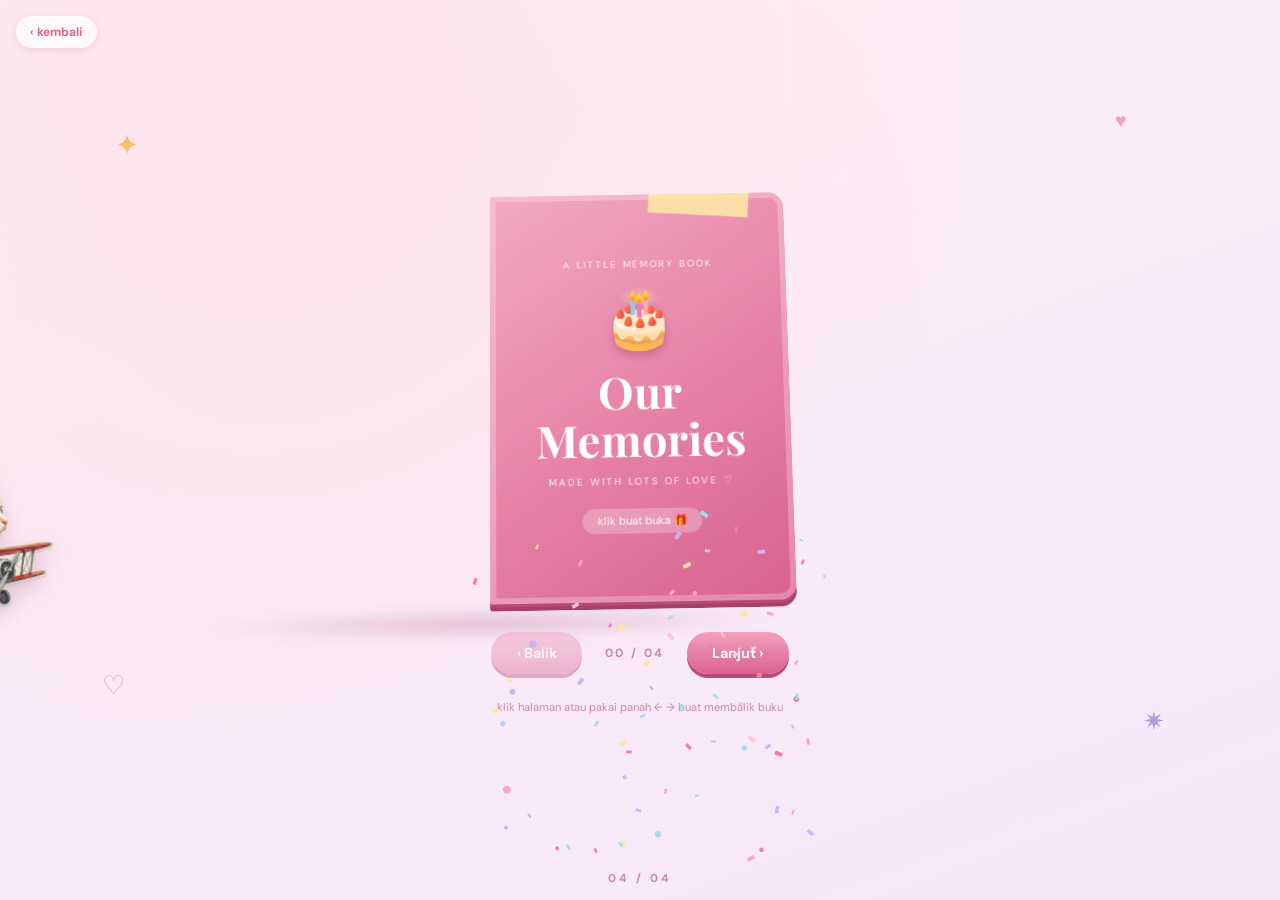
==== buku.html @ 97f61cf3 "Add files via upload" ====
<!DOCTYPE html>
<html lang="id">
<head>
<meta charset="UTF-8">
<meta name="viewport" content="width=device-width, initial-scale=1">
<link href="https://fonts.googleapis.com/css2?family=Playfair+Display:wght@600;700&family=DM+Sans:wght@400;500;700&family=Caveat:wght@600&display=swap" rel="stylesheet">
<link rel="stylesheet" href="css/dasar.css">
<link rel="stylesheet" href="css/background.css">
<title>Buku Kenangan 📖</title>
<link rel="stylesheet" href="css/buku.css">
</head>
<body data-page="4">
<button class="kembali" data-ke="ucapan.html">‹ kembali</button>
<main class="page">
  <div class="scene"><div class="book" id="book"><div class="shadow"></div></div></div>
  <div class="nav">
    <button class="btn" id="prev">‹ Balik</button>
    <span class="count" id="count">00 / 00</span>
    <button class="btn" id="next">Lanjut ›</button>
  </div>
  <p class="note">klik halaman atau pakai panah ← → buat membalik buku</p>
</main>
<script src="js/config.js"></script>
<script src="js/dasar.js"></script>
<script src="js/bg/utils.js"></script>
<script src="js/bg/kucing-pesawat.js"></script>
<script src="js/bg/roket.js"></script>
<script src="js/bg/tuktuk.js"></script>
<script src="js/bg/kereta.js"></script>
<script src="js/bg/burung.js"></script>
<script src="js/bg/hiasan.js"></script>
<script src="js/buku.js"></script>
<script>Konfeti.burst(innerWidth / 2, innerHeight * .85, 70, .9);</script>
</body>
</html>
---- css/dasar.css ----
/* ===== Gaya dasar yang dipakai semua halaman ===== */
:root{--ink:#6b3f4f;--rose:#d9628f;--rose2:#f2a0bd;--cream:#fffaf6;--lav:#e3d6fb;--butter:#fde7a8}
*{box-sizing:border-box;margin:0}
html,body{height:100%}
body{font-family:'DM Sans',sans-serif;color:var(--ink);overflow:hidden;
  background:radial-gradient(circle at 20% 10%,#ffe3ec,transparent 55%),linear-gradient(160deg,#ffeef3,#f6e8fb)}

.deco{position:fixed;z-index:1;pointer-events:none;color:var(--rose2);animation:float 6s ease-in-out infinite}
@keyframes float{50%{transform:translateY(-10px) rotate(8deg)}}

/* halaman: konten selalu ke tengah, tapi bisa di-scroll kalau layar pendek */
.page{position:absolute;inset:0;z-index:2;display:flex;flex-direction:column;align-items:center;gap:1.6rem;padding:1.2rem;overflow-y:auto;
  animation:masuk .8s cubic-bezier(.2,.9,.3,1) both}
.page>:first-child{margin-top:auto}.page>:last-child{margin-bottom:auto}
@keyframes masuk{from{opacity:0;transform:translateY(26px) scale(.97)}}
body.keluar .page{animation:keluar .55s ease-in forwards;pointer-events:none}
@keyframes keluar{to{opacity:0;transform:translateY(-40px) scale(.95)}}

#confetti{position:fixed;inset:0;z-index:50;pointer-events:none}
.pager{position:fixed;bottom:14px;left:50%;transform:translateX(-50%);z-index:3;font-size:.72rem;font-weight:700;letter-spacing:.25em;color:#c98aa5}
.kembali{position:fixed;top:16px;left:16px;z-index:5;border:0;cursor:pointer;font:700 .75rem 'DM Sans';color:var(--rose);
  background:rgba(255,255,255,.75);padding:.5rem .9rem;border-radius:99px;box-shadow:0 2px 8px rgba(150,70,110,.15)}

/* kartu krem + selotip */
.card{position:relative;width:min(92vw,520px);background:var(--cream);border-radius:34px;padding:2.4rem 1.6rem 1.4rem;text-align:center;
  box-shadow:0 0 0 6px rgba(255,255,255,.55),0 30px 60px rgba(180,80,120,.2)}
.tape{position:absolute;top:-8px;width:90px;height:24px;opacity:.9}
.t1{left:22px;background:var(--butter);transform:rotate(-6deg)}
.t2{right:22px;background:var(--lav);transform:rotate(5deg)}
.eyebrow{font-size:.62rem;letter-spacing:.22em;text-transform:uppercase;font-weight:700;color:#c46a90;margin-bottom:.5rem}

/* tombol */
.btn{border:0;cursor:pointer;font:700 .9rem 'DM Sans';color:#fff;padding:.75rem 1.6rem;border-radius:999px;
  background:linear-gradient(180deg,#f2a0bd,#d9628f);box-shadow:0 4px 0 #b84a76;transition:transform .15s}
.btn:active{transform:translateY(3px);box-shadow:0 1px 0 #b84a76}
.btn:disabled{opacity:.4;cursor:default}
.cta{border:0;cursor:pointer;font:700 1rem 'DM Sans';color:#fff;padding:.95rem 2rem;border-radius:20px;width:min(100%,300px);
  background:linear-gradient(180deg,#f2a0bd,#d9628f);box-shadow:0 5px 0 #b84a76,0 14px 20px rgba(217,98,143,.3);transition:transform .15s,box-shadow .15s}
.cta:hover{transform:translateY(-2px)}
.cta:active{transform:translateY(4px);box-shadow:0 1px 0 #b84a76}
.cta.ready{animation:wiggle 1.6s ease-in-out infinite}
@keyframes wiggle{0%,100%{transform:rotate(0)}10%{transform:rotate(-3deg) scale(1.04)}20%{transform:rotate(3deg) scale(1.04)}30%{transform:rotate(0)}}
@media (prefers-reduced-motion:reduce){*{transition-duration:.01s!important;animation-duration:.01s!important;animation-iteration-count:1!important}}
---- css/background.css ----
/* ===== Background: kucing terbang & roket ===== */
.bg-layer{position:fixed;inset:0;z-index:0;overflow:hidden;pointer-events:none}

.cat-fly{
  position:absolute;left:0;top:0;width:clamp(90px,15vw,180px);
  will-change:transform;pointer-events:auto;cursor:pointer;
  filter:drop-shadow(0 8px 10px rgba(150,70,110,.25));
}
.cat-fly img{width:100%;display:block;user-select:none;-webkit-user-drag:none}

.bubble{
  position:absolute;left:50%;top:-8px;transform:translate(-50%,-100%) scale(.6);
  background:#fff;color:#d9628f;font:700 .8rem 'DM Sans',sans-serif;
  padding:.35rem .8rem;border-radius:99px;white-space:nowrap;opacity:0;
  box-shadow:0 4px 10px rgba(150,70,110,.2);transition:.25s;
}
.bubble.show{opacity:1;transform:translate(-50%,-100%) scale(1)}

.rocket{
  position:absolute;bottom:-220px;width:clamp(36px,5vw,64px);
  will-change:transform;opacity:.95;
}
.rocket img{width:100%;display:block;filter:drop-shadow(0 6px 8px rgba(150,70,110,.25))}
.rocket::after{ /* api kecil di bawah roket */
  content:"";position:absolute;left:30%;top:96%;width:40%;height:90%;
  background:linear-gradient(#ffd36b,#ff8a5c,transparent);border-radius:0 0 50% 50%;
  animation:flame .12s infinite alternate;
}
@keyframes flame{to{transform:scaleY(1.4);opacity:.7}}

.puff{position:absolute;font-size:1rem;pointer-events:none;animation:puff 1s forwards}
@keyframes puff{to{transform:translate(var(--dx),-70px) scale(1.4);opacity:0}}

/* ===== sprite umum (tuk-tuk, kereta, burung, hiasan) ===== */
.fly{position:absolute;left:0;top:0;will-change:transform;pointer-events:none}
.fly img{width:100%;display:block;user-select:none;-webkit-user-drag:none}
.fly.ground{top:auto;bottom:0}
.fly.tuktuk{pointer-events:auto;cursor:pointer;filter:drop-shadow(0 8px 10px rgba(150,70,110,.25))}
.fly.hiasan{opacity:.85}
---- css/buku.css ----
:root{--w:min(38vw,300px);--h:calc(var(--w)*1.4)}
/* ===== Buku 3D (page 4) ===== */
.scene{perspective:2200px;width:calc(var(--w)*2);height:var(--h);position:relative}
.book{
  position:absolute;inset:0;transform-style:preserve-3d;
  transform:translateX(calc(var(--w)/-2)) rotateX(14deg) rotateZ(-1deg);
  transition:transform 1s cubic-bezier(.6,.05,.2,1);
}
.book.open{transform:translateX(0) rotateX(10deg)}
.book.end{transform:translateX(calc(var(--w)/2)) rotateX(14deg) rotateZ(1deg)}
.shadow{position:absolute;left:50%;bottom:-34px;width:96%;height:30px;transform:translateX(-50%);
  background:radial-gradient(ellipse,rgba(160,70,110,.28),transparent 70%);filter:blur(6px)}

.leaf,.endpage{position:absolute;top:0;left:50%;width:var(--w);height:var(--h);transform-origin:left center;
  transform-style:preserve-3d;transition:transform 1.1s cubic-bezier(.55,.05,.25,1);cursor:pointer}
.leaf.flipped{transform:rotateY(-180deg)}
.face{position:absolute;inset:0;backface-visibility:hidden;-webkit-backface-visibility:hidden;overflow:hidden}
.front{border-radius:3px 14px 14px 3px;background:var(--cream);box-shadow:0 2px 0 #f3d9e2,0 6px 0 #f8e6ec}
.back{transform:rotateY(180deg);border-radius:14px 3px 3px 14px;background:var(--cream)}
.front::after,.back::after{content:"";position:absolute;top:0;bottom:0;width:14%;pointer-events:none}
.front::after{left:0;background:linear-gradient(90deg,rgba(190,110,140,.22),transparent)}
.back::after{right:0;background:linear-gradient(270deg,rgba(190,110,140,.22),transparent)}
.endpage{border-radius:3px 14px 14px 3px;background:var(--cream);display:grid;place-items:center;text-align:center;padding:1rem;cursor:default}

/* cover */
.cover{background:linear-gradient(145deg,#f4a9c3,#d9628f);color:#fff;border-radius:3px 16px 16px 3px;
  display:flex;flex-direction:column;align-items:center;justify-content:center;gap:.7rem;text-align:center;padding:1.4rem;
  box-shadow:inset 0 0 0 6px rgba(255,255,255,.25),0 3px 0 #b84a76,0 7px 0 #a63f69}
.cover small{font-size:.62rem;letter-spacing:.2em;text-transform:uppercase;opacity:.9}
.cover h1{font-family:'Playfair Display',serif;font-size:calc(var(--w)*.15);line-height:1.1}
.cover .cake{font-size:calc(var(--w)*.2);filter:drop-shadow(0 4px 4px rgba(120,30,70,.3))}
.cover .hint{margin-top:.6rem;font-size:.7rem;background:rgba(255,255,255,.25);padding:.35rem .9rem;border-radius:99px;animation:pulse 2s infinite}
@keyframes pulse{50%{transform:scale(1.07)}}
.tape-c{position:absolute;top:-6px;right:12%;width:34%;height:7%;background:var(--butter);opacity:.9;transform:rotate(4deg)}

/* kolase */
.pol{position:absolute;width:41%;background:#fff;padding:3.5% 3.5% 0;border-radius:3px;
  box-shadow:0 6px 14px rgba(150,70,100,.22);transition:transform .3s}
.pol:hover{transform:scale(1.07) rotate(0deg)!important;z-index:5}
.pol .ph{aspect-ratio:1;width:100%;overflow:hidden;display:grid;place-items:center;background:linear-gradient(135deg,#ffdbe7,#eadcff);font-size:1.6rem}
.pol img{width:100%;height:100%;object-fit:cover;display:block}
.pol .cap{font-family:'Caveat',cursive;font-size:calc(var(--w)*.065);text-align:center;padding:5% 0 6%;color:var(--ink);line-height:1.05;overflow-wrap:anywhere}
.pol::before{content:"";position:absolute;top:-9px;left:30%;width:40%;height:16px;background:var(--tape,#fbd0de);opacity:.85;transform:rotate(-3deg)}
.pol:nth-child(2n)::before{--tape:#d9ccf7;transform:rotate(3deg)}
.pol:nth-child(3n)::before{--tape:var(--butter)}
.stk{position:absolute;font-size:calc(var(--w)*.09);opacity:.9}
.pno{position:absolute;bottom:2.5%;font-size:.6rem;letter-spacing:.12em;color:#c98aa5}

/* kontrol */
.nav{display:flex;align-items:center;gap:1.2rem}
.count{font-size:.75rem;letter-spacing:.2em;font-weight:700;color:#c98aa5;min-width:5.5em;text-align:center}
.note{font-size:.7rem;color:#c98aa5}
@media (max-width:640px){:root{--w:min(44vw,220px)}}
.scene,.nav,.note{position:relative;z-index:2}
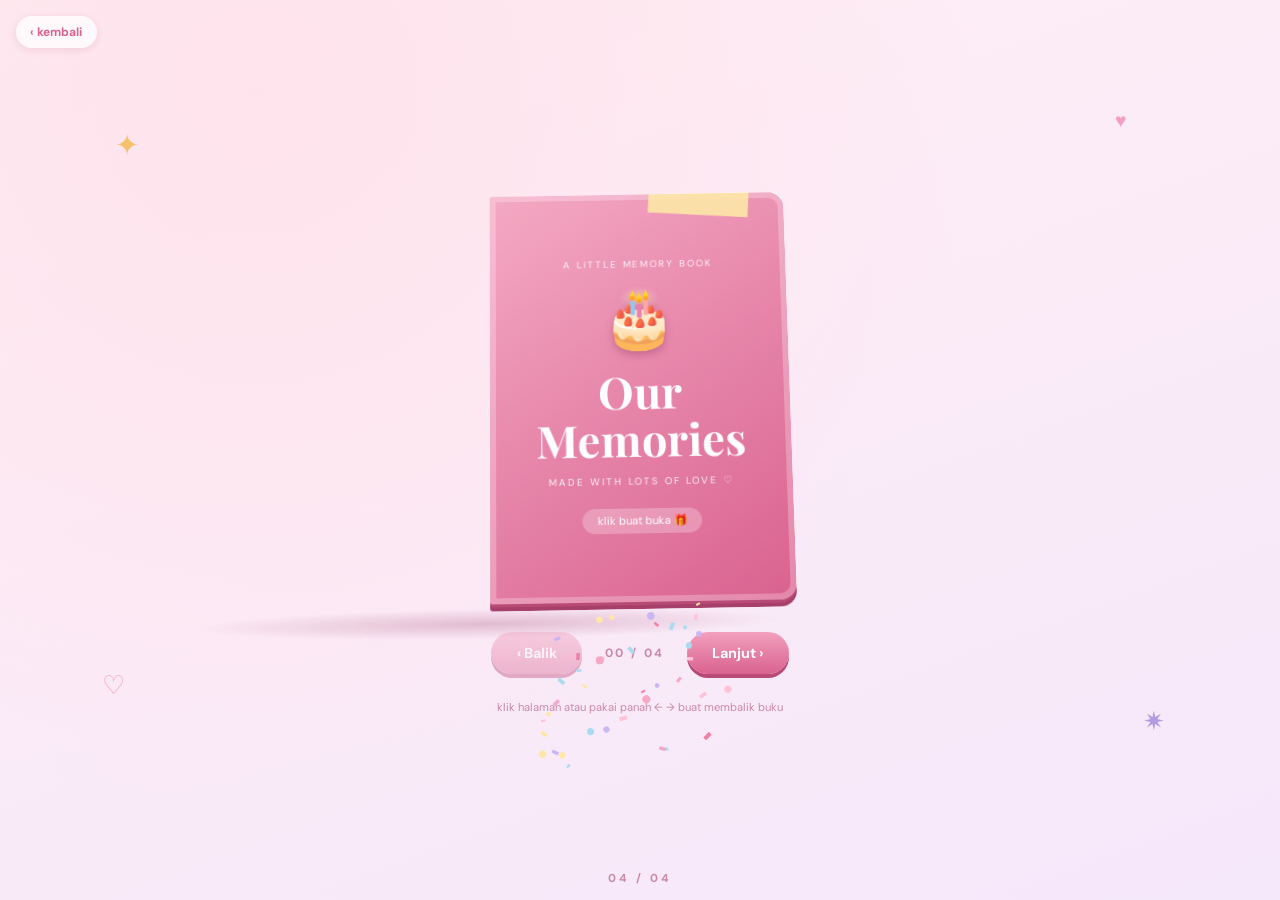
==== commit 0f84d974: "Add files via upload" ====
--- a/buku.html
+++ b/buku.html
@@ -3,7 +3,10 @@
 <head>
 <meta charset="UTF-8">
 <meta name="viewport" content="width=device-width, initial-scale=1">
-<link href="https://fonts.googleapis.com/css2?family=Playfair+Display:wght@600;700&family=DM+Sans:wght@400;500;700&family=Caveat:wght@600&display=swap" rel="stylesheet">
+<link rel="preconnect" href="https://fonts.googleapis.com">
+<link rel="preconnect" href="https://fonts.gstatic.com" crossorigin>
+<link rel="stylesheet" href="https://fonts.googleapis.com/css2?family=Playfair+Display:wght@600;700&family=DM+Sans:wght@400;500;700&family=Caveat:wght@600&display=swap" media="print" onload="this.media='all'">
+<noscript><link rel="stylesheet" href="https://fonts.googleapis.com/css2?family=Playfair+Display:wght@600;700&family=DM+Sans:wght@400;500;700&family=Caveat:wght@600&display=swap"></noscript>
 <link rel="stylesheet" href="css/dasar.css">
 <link rel="stylesheet" href="css/background.css">
 <title>Buku Kenangan 📖</title>
@@ -22,13 +25,7 @@
 </main>
 <script src="js/config.js"></script>
 <script src="js/dasar.js"></script>
-<script src="js/bg/utils.js"></script>
-<script src="js/bg/kucing-pesawat.js"></script>
-<script src="js/bg/roket.js"></script>
-<script src="js/bg/tuktuk.js"></script>
-<script src="js/bg/kereta.js"></script>
-<script src="js/bg/burung.js"></script>
-<script src="js/bg/hiasan.js"></script>
+<script src="js/bg/mulai.js"></script>
 <script src="js/buku.js"></script>
 <script>Konfeti.burst(innerWidth / 2, innerHeight * .85, 70, .9);</script>
 </body>
--- a/css/dasar.css
+++ b/css/dasar.css
@@ -40,4 +40,11 @@
 .cta:active{transform:translateY(4px);box-shadow:0 1px 0 #b84a76}
 .cta.ready{animation:wiggle 1.6s ease-in-out infinite}
 @keyframes wiggle{0%,100%{transform:rotate(0)}10%{transform:rotate(-3deg) scale(1.04)}20%{transform:rotate(3deg) scale(1.04)}30%{transform:rotate(0)}}
-@media (prefers-reduced-motion:reduce){*{transition-duration:.01s!important;animation-duration:.01s!important;animation-iteration-count:1!important}}
+
+/* ===== Mode ringan (HP): buang efek yang berat ===== */
+.ringan .deco{animation:none}
+.ringan .cat-fly,.ringan .fly.tuktuk,.ringan .rocket img,.ringan .shadow{filter:none}
+.ringan .balloon{box-shadow:none}
+.ringan .card{box-shadow:0 0 0 4px rgba(255,255,255,.55),0 12px 24px rgba(180,80,120,.16)}
+.ringan .kertas{box-shadow:0 4px 8px rgba(150,70,110,.18)}
+.ringan .pol{box-shadow:0 3px 6px rgba(150,70,110,.2)}
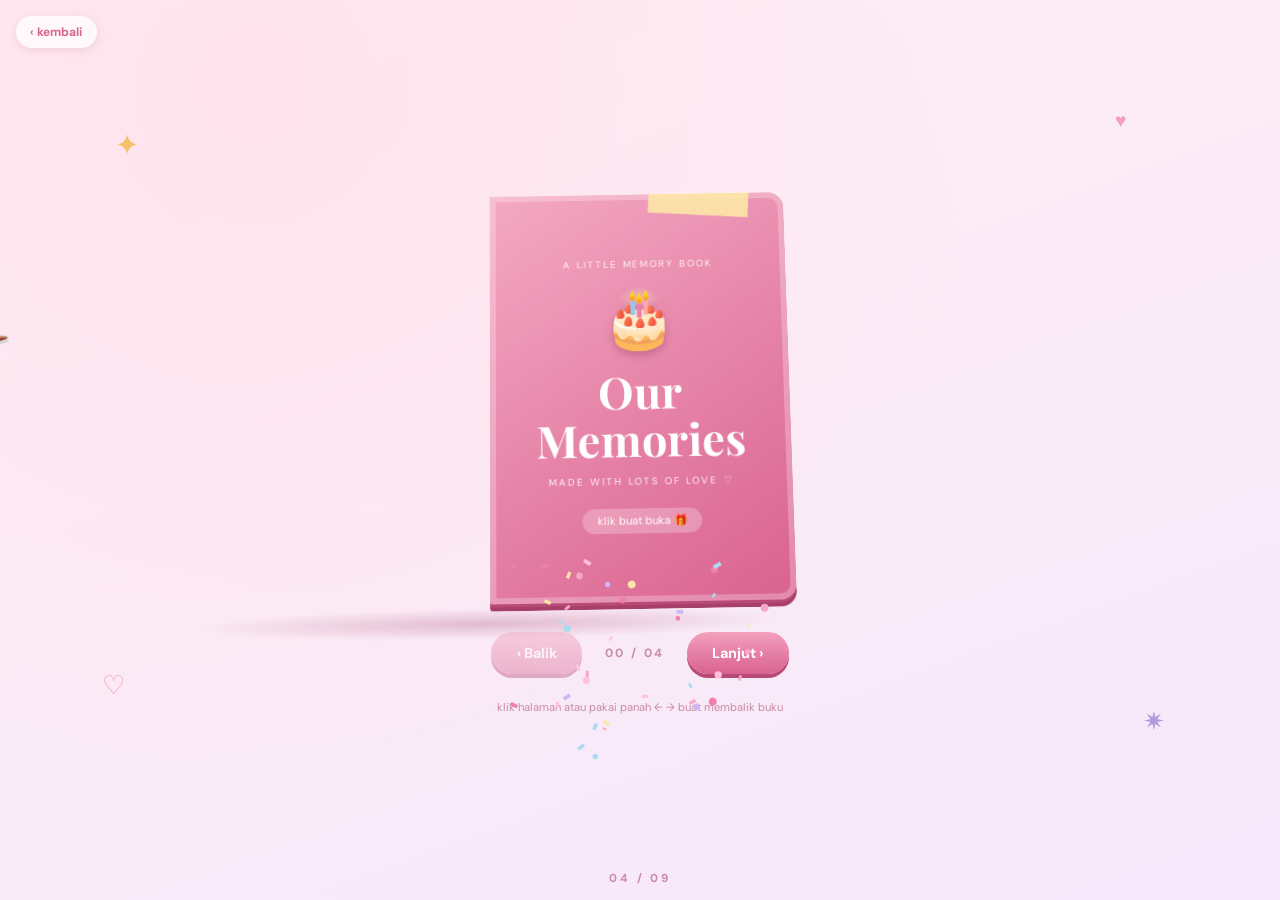
==== commit 6513e41c: "Add files via upload" ====
--- a/buku.html
+++ b/buku.html
@@ -11,6 +11,9 @@
 <link rel="stylesheet" href="css/background.css">
 <title>Buku Kenangan 📖</title>
 <link rel="stylesheet" href="css/buku.css">
+<link rel="prefetch" href="kuis.html">
+<link rel="prefetch" href="css/kuis.css">
+<link rel="prefetch" href="js/kuis.js">
 </head>
 <body data-page="4">
 <button class="kembali" data-ke="ucapan.html">‹ kembali</button>
--- a/css/dasar.css
+++ b/css/dasar.css
@@ -48,3 +48,11 @@
 .ringan .card{box-shadow:0 0 0 4px rgba(255,255,255,.55),0 12px 24px rgba(180,80,120,.16)}
 .ringan .kertas{box-shadow:0 4px 8px rgba(150,70,110,.18)}
 .ringan .pol{box-shadow:0 3px 6px rgba(150,70,110,.2)}
+
+/* ===== Komponen bersama untuk page 5-9 ===== */
+.card h2{font-family:'Playfair Display',serif;font-size:clamp(1.4rem,5.5vw,1.9rem);line-height:1.2;margin-bottom:.4rem}
+.sub{font-size:.8rem;color:#a77389;margin-bottom:1.1rem}
+.komentar{font-family:'Caveat',cursive;font-size:1.5rem;color:var(--rose);margin-top:.8rem;min-height:1.6em}
+.cta:disabled{opacity:.5;cursor:default;box-shadow:0 5px 0 #d9a3b8;animation:none}
+.lewati{display:block;margin:.7rem auto 0;border:0;background:none;color:#c98aa5;font:700 .75rem 'DM Sans',sans-serif;cursor:pointer;padding:.4rem .8rem}
+@keyframes geleng{20%,60%{transform:translateX(-7px) rotate(-1deg)}40%,80%{transform:translateX(7px) rotate(1deg)}}
--- a/css/buku.css
+++ b/css/buku.css
@@ -20,7 +20,8 @@
 .front::after,.back::after{content:"";position:absolute;top:0;bottom:0;width:14%;pointer-events:none}
 .front::after{left:0;background:linear-gradient(90deg,rgba(190,110,140,.22),transparent)}
 .back::after{right:0;background:linear-gradient(270deg,rgba(190,110,140,.22),transparent)}
-.endpage{border-radius:3px 14px 14px 3px;background:var(--cream);display:grid;place-items:center;text-align:center;padding:1rem;cursor:default}
+.endpage{border-radius:3px 14px 14px 3px;background:var(--cream);cursor:default;box-shadow:0 2px 0 #f3d9e2,0 6px 0 #f8e6ec}
+.endpage::after{content:"";position:absolute;inset:0 auto 0 0;width:14%;background:linear-gradient(90deg,rgba(190,110,140,.22),transparent)}
 
 /* cover */
 .cover{background:linear-gradient(145deg,#f4a9c3,#d9628f);color:#fff;border-radius:3px 16px 16px 3px;
@@ -36,7 +37,7 @@
 /* kolase */
 .pol{position:absolute;width:41%;background:#fff;padding:3.5% 3.5% 0;border-radius:3px;
   box-shadow:0 6px 14px rgba(150,70,100,.22);transition:transform .3s}
-.pol:hover{transform:scale(1.07) rotate(0deg)!important;z-index:5}
+@media (hover:hover){.pol:hover{transform:scale(1.07) rotate(0deg)!important;z-index:5}}
 .pol .ph{aspect-ratio:1;width:100%;overflow:hidden;display:grid;place-items:center;background:linear-gradient(135deg,#ffdbe7,#eadcff);font-size:1.6rem}
 .pol img{width:100%;height:100%;object-fit:cover;display:block}
 .pol .cap{font-family:'Caveat',cursive;font-size:calc(var(--w)*.065);text-align:center;padding:5% 0 6%;color:var(--ink);line-height:1.05;overflow-wrap:anywhere}
@@ -52,3 +53,37 @@
 .note{font-size:.7rem;color:#c98aa5}
 @media (max-width:640px){:root{--w:min(44vw,220px)}}
 .scene,.nav,.note{position:relative;z-index:2}
+
+/* halaman akhir (sisi kiri lembar terakhir) */
+.akhir{position:absolute;inset:0;display:flex;flex-direction:column;align-items:center;justify-content:center;gap:.5rem;text-align:center;padding:1.2rem}
+.akhir .pita{font-size:calc(var(--w)*.18)}
+.akhir h2{font:700 calc(var(--w)*.075) 'Playfair Display',serif;color:var(--rose)}
+.akhir p{font-size:calc(var(--w)*.04);color:#a77389}
+
+/* ===== galeri / foto diperbesar ===== */
+.pol .ph img{cursor:zoom-in}
+#galeri{position:fixed;inset:0;z-index:100;display:flex;align-items:center;justify-content:center;background:rgba(70,25,48,.86);
+  opacity:0;visibility:hidden;transition:opacity .3s,visibility 0s .3s}
+#galeri.buka{opacity:1;visibility:visible;transition:opacity .3s}
+.g-bingkai{background:#fff;padding:12px 12px 0;border-radius:4px;box-shadow:0 20px 50px rgba(0,0,0,.4);max-width:min(88vw,620px);
+  transform:scale(.85) rotate(-2deg);transition:transform .45s cubic-bezier(.3,1.4,.5,1)}
+#galeri.buka .g-bingkai{transform:scale(1) rotate(-1deg)}
+.g-bingkai img{display:block;max-width:100%;max-height:68vh;margin:0 auto;object-fit:contain;background:#f6e8ee}
+.g-bingkai figcaption{font:600 1.5rem 'Caveat',cursive;color:var(--ink);text-align:center;padding:.5rem 0 .7rem}
+.g-bingkai:not(:has(figcaption:not([style*="none"]))){padding-bottom:14px}
+.g-bingkai.geser-kanan{animation:gKanan .35s}
+.g-bingkai.geser-kiri{animation:gKiri .35s}
+@keyframes gKanan{from{opacity:0;translate:60px 0}}
+@keyframes gKiri{from{opacity:0;translate:-60px 0}}
+.g-nav,.g-x{position:absolute;border:0;cursor:pointer;color:#fff;background:rgba(255,255,255,.18);width:46px;height:46px;border-radius:50%;font:700 1.6rem/1 'DM Sans',sans-serif}
+.g-nav{top:50%;margin-top:-23px}.g-prev{left:max(10px,2vw)}.g-next{right:max(10px,2vw)}
+.g-x{top:14px;right:14px;font-size:1.1rem}
+.g-nav:hover,.g-x:hover{background:rgba(255,255,255,.32)}
+#galeri.satu .g-nav{display:none}
+.g-hitung{position:absolute;bottom:18px;left:0;right:0;text-align:center;color:#ffd3e1;font:700 .75rem 'DM Sans',sans-serif;letter-spacing:.2em}
+@media (max-width:600px){.g-nav{top:auto;bottom:12px;margin:0}.g-prev{left:22%}.g-next{right:22%}}
+
+/* sentuhan: hanya halaman yang tampak yang aktif */
+.leaf,.endpage,.face{pointer-events:none}
+.face.aktif,.face.aktif *{pointer-events:auto}
+.face.aktif{cursor:pointer}
--- a/css/kuis.css
+++ b/css/kuis.css
@@ -0,0 +1,14 @@
+/* ===== Page 5: kuis kilat ===== */
+.kuis{width:min(92vw,480px);padding-top:2.2rem}
+.kuis h2{min-height:2.5em;display:flex;align-items:center;justify-content:center}
+.pil-wrap{display:grid;grid-template-columns:1fr;gap:.7rem;margin-top:.6rem}
+@media (min-width:420px){.pil-wrap{grid-template-columns:1fr 1fr}}
+.pil{border:2px dashed #f2a0bd;background:#fff;color:var(--ink);font:700 .95rem 'DM Sans',sans-serif;padding:.9rem .6rem;border-radius:18px;cursor:pointer;
+  box-shadow:0 4px 0 #f5c2d3;transition:transform .15s,background .2s;animation:muncul .5s both;animation-delay:calc(var(--i)*80ms)}
+@keyframes muncul{from{opacity:0;transform:translateY(12px) scale(.94)}}
+.pil:active{transform:translateY(3px)}
+.pil.kunci{pointer-events:none}
+.pil.benar{background:linear-gradient(180deg,#f2a0bd,#d9628f);color:#fff;border-color:#d9628f;box-shadow:0 4px 0 #b84a76}
+.pil.salah{background:#f3e9ee;color:#b5a0aa;text-decoration:line-through;border-color:#e0ced6;box-shadow:none;animation:geleng .45s}
+.pil.tunjuk{border-style:solid;border-color:#d9628f;color:var(--rose)}
+.skor{font-size:1.9rem;letter-spacing:.15em;margin:.8rem 0 .2rem}
